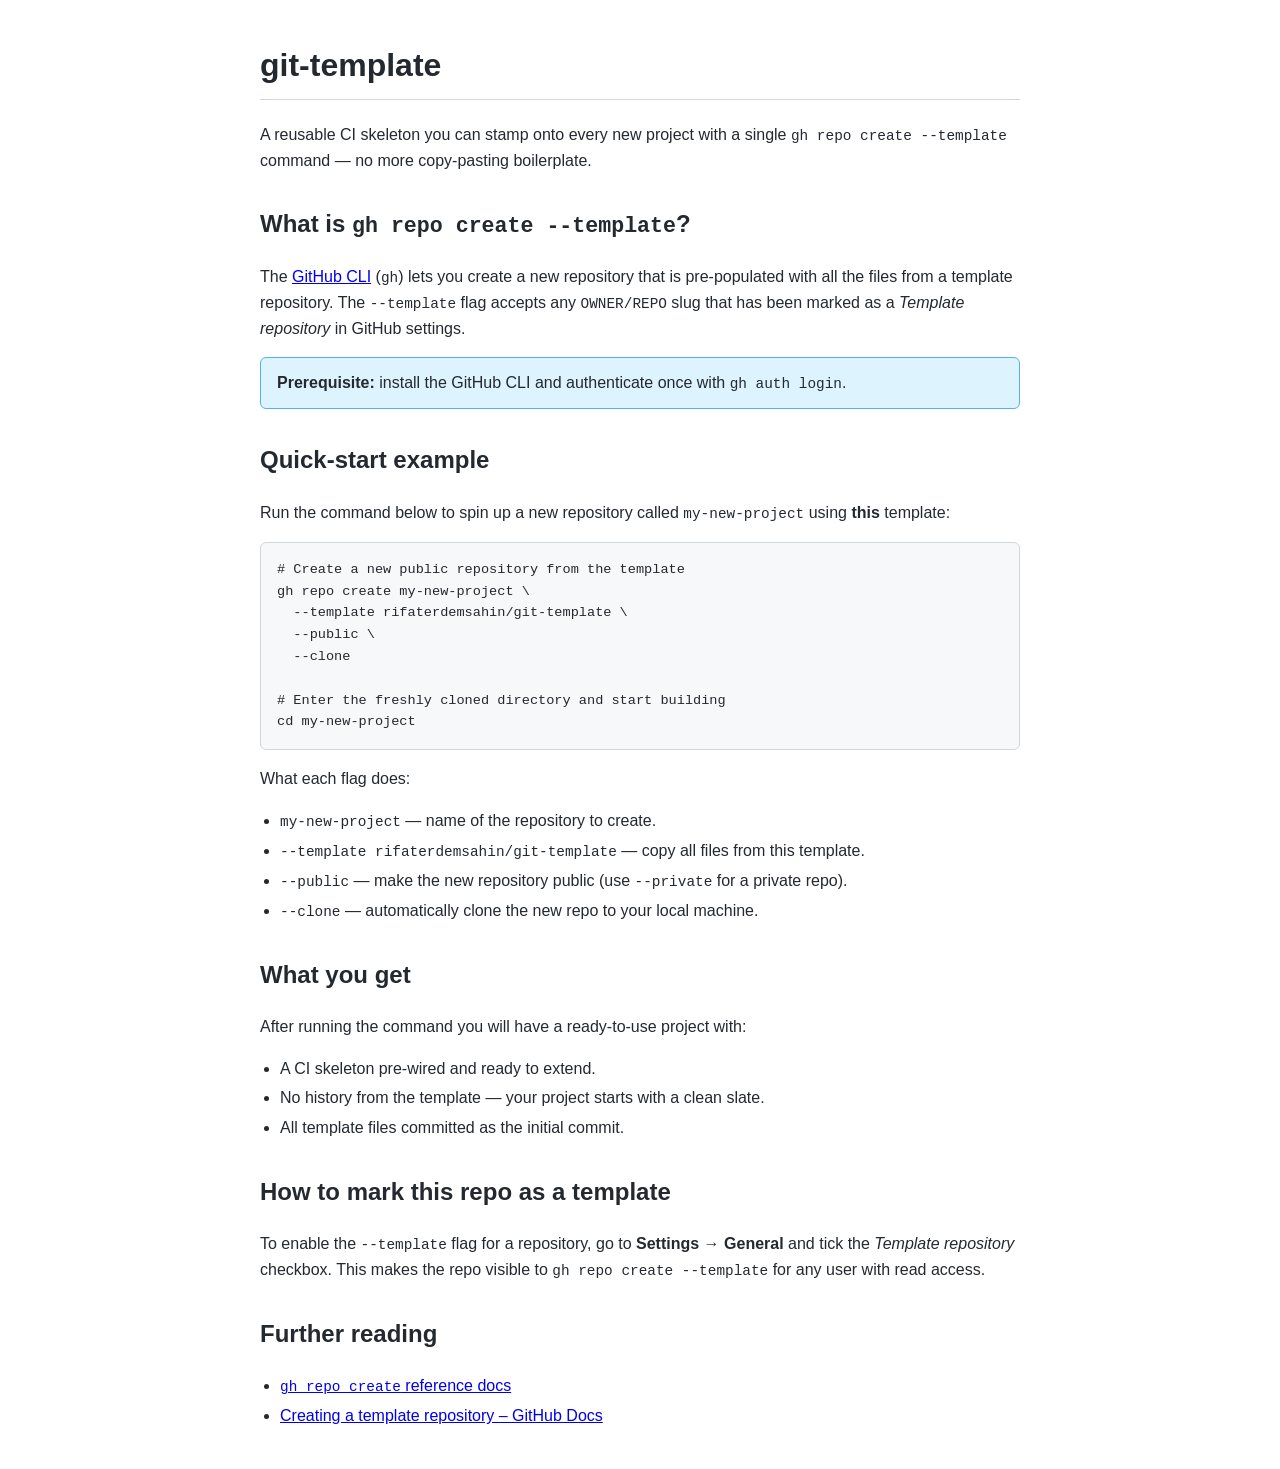
==== index.html @ 4a3929fa "Add index.html with gh repo create --template usage example and update README Co-authored-by: rifate" ====
<!DOCTYPE html>
<html lang="en">
<head>
  <meta charset="UTF-8" />
  <meta name="viewport" content="width=device-width, initial-scale=1.0" />
  <title>git-template – Usage Guide</title>
  <style>
    body {
      font-family: -apple-system, BlinkMacSystemFont, "Segoe UI", Helvetica, Arial, sans-serif;
      max-width: 760px;
      margin: 40px auto;
      padding: 0 20px;
      color: #24292f;
      line-height: 1.6;
    }
    h1 { border-bottom: 1px solid #d0d7de; padding-bottom: 8px; }
    h2 { margin-top: 32px; }
    pre {
      background: #f6f8fa;
      border: 1px solid #d0d7de;
      border-radius: 6px;
      padding: 16px;
      overflow-x: auto;
    }
    code { font-family: "SFMono-Regular", Consolas, "Liberation Mono", Menlo, monospace; font-size: 0.9em; }
    pre code { font-size: 0.85em; }
    .note {
      background: #ddf4ff;
      border: 1px solid #54aeff;
      border-radius: 6px;
      padding: 12px 16px;
      margin: 16px 0;
    }
    ul { padding-left: 20px; }
    li { margin: 4px 0; }
  </style>
</head>
<body>

  <h1>git-template</h1>
  <p>
    A reusable CI skeleton you can stamp onto every new project with a single
    <code>gh repo create --template</code> command — no more copy-pasting
    boilerplate.
  </p>

  <h2>What is <code>gh repo create --template</code>?</h2>
  <p>
    The <a href="https://cli.github.com/" target="_blank" rel="noopener">GitHub CLI</a>
    (<code>gh</code>) lets you create a new repository that is pre-populated
    with all the files from a template repository.  The
    <code>--template</code> flag accepts any
    <code>OWNER/REPO</code> slug that has been marked as a
    <em>Template repository</em> in GitHub settings.
  </p>

  <div class="note">
    <strong>Prerequisite:</strong> install the GitHub CLI and authenticate once
    with <code>gh auth login</code>.
  </div>

  <h2>Quick-start example</h2>
  <p>
    Run the command below to spin up a new repository called
    <code>my-new-project</code> using <strong>this</strong> template:
  </p>
  <pre><code># Create a new public repository from the template
gh repo create my-new-project \
  --template rifaterdemsahin/git-template \
  --public \
  --clone

# Enter the freshly cloned directory and start building
cd my-new-project</code></pre>

  <p>What each flag does:</p>
  <ul>
    <li><code>my-new-project</code> — name of the repository to create.</li>
    <li><code>--template rifaterdemsahin/git-template</code> — copy all files from this template.</li>
    <li><code>--public</code> — make the new repository public (use <code>--private</code> for a private repo).</li>
    <li><code>--clone</code> — automatically clone the new repo to your local machine.</li>
  </ul>

  <h2>What you get</h2>
  <p>After running the command you will have a ready-to-use project with:</p>
  <ul>
    <li>A CI skeleton pre-wired and ready to extend.</li>
    <li>No history from the template — your project starts with a clean slate.</li>
    <li>All template files committed as the initial commit.</li>
  </ul>

  <h2>How to mark this repo as a template</h2>
  <p>
    To enable the <code>--template</code> flag for a repository, go to
    <strong>Settings → General</strong> and tick the
    <em>Template repository</em> checkbox.  This makes the repo visible to
    <code>gh repo create --template</code> for any user with read access.
  </p>

  <h2>Further reading</h2>
  <ul>
    <li>
      <a href="https://cli.github.com/manual/gh_repo_create" target="_blank" rel="noopener">
        <code>gh repo create</code> reference docs
      </a>
    </li>
    <li>
      <a href="https://docs.github.com/en/repositories/creating-and-managing-repositories/creating-a-template-repository" target="_blank" rel="noopener">
        Creating a template repository – GitHub Docs
      </a>
    </li>
  </ul>

</body>
</html>
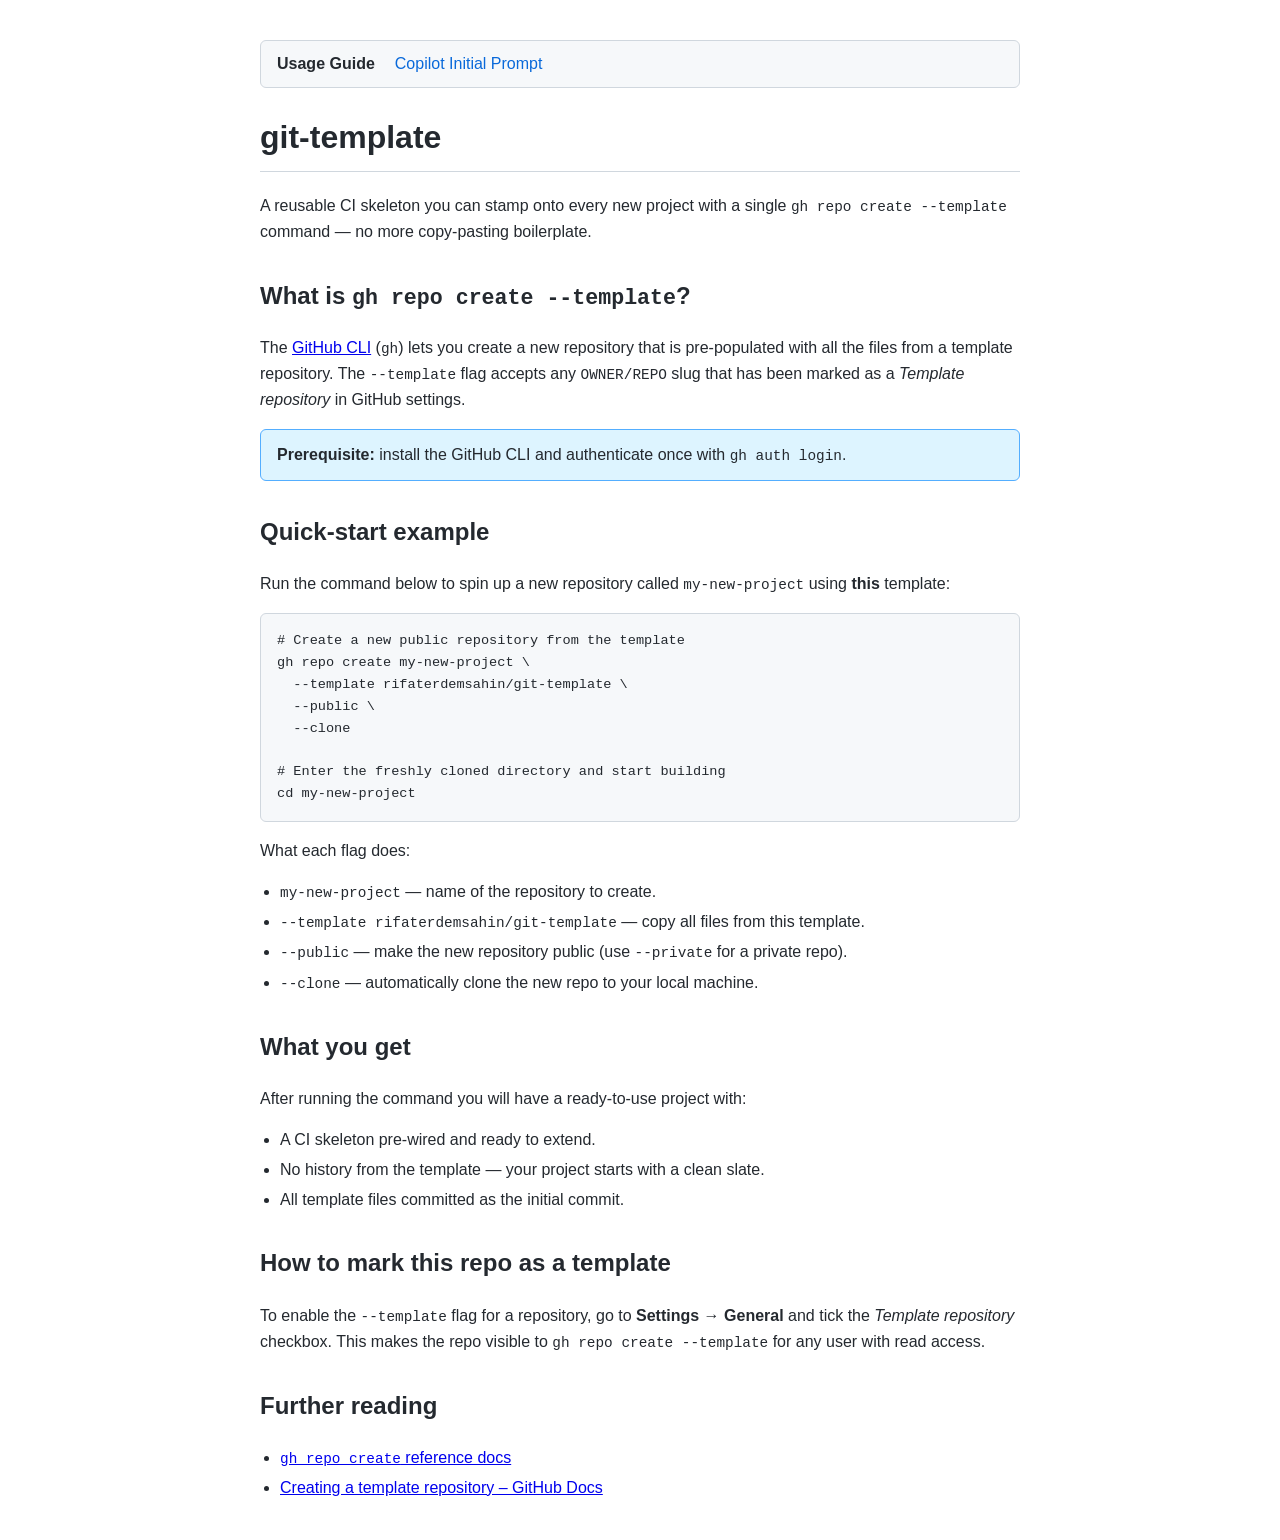
==== commit 765c4b9e: "feat: add initial_prompt.html and shared navigation menu via styles.css Co-authored-by: rifaterdemsa" ====
--- a/index.html
+++ b/index.html
@@ -4,38 +4,14 @@
   <meta charset="UTF-8" />
   <meta name="viewport" content="width=device-width, initial-scale=1.0" />
   <title>git-template – Usage Guide</title>
-  <style>
-    body {
-      font-family: -apple-system, BlinkMacSystemFont, "Segoe UI", Helvetica, Arial, sans-serif;
-      max-width: 760px;
-      margin: 40px auto;
-      padding: 0 20px;
-      color: #24292f;
-      line-height: 1.6;
-    }
-    h1 { border-bottom: 1px solid #d0d7de; padding-bottom: 8px; }
-    h2 { margin-top: 32px; }
-    pre {
-      background: #f6f8fa;
-      border: 1px solid #d0d7de;
-      border-radius: 6px;
-      padding: 16px;
-      overflow-x: auto;
-    }
-    code { font-family: "SFMono-Regular", Consolas, "Liberation Mono", Menlo, monospace; font-size: 0.9em; }
-    pre code { font-size: 0.85em; }
-    .note {
-      background: #ddf4ff;
-      border: 1px solid #54aeff;
-      border-radius: 6px;
-      padding: 12px 16px;
-      margin: 16px 0;
-    }
-    ul { padding-left: 20px; }
-    li { margin: 4px 0; }
-  </style>
+  <link rel="stylesheet" href="styles.css" />
 </head>
 <body>
+
+  <nav>
+    <a href="index.html" class="active">Usage Guide</a>
+    <a href="initial_prompt.html">Copilot Initial Prompt</a>
+  </nav>
 
   <h1>git-template</h1>
   <p>
--- a/styles.css
+++ b/styles.css
@@ -0,0 +1,51 @@
+body {
+  font-family: -apple-system, BlinkMacSystemFont, "Segoe UI", Helvetica, Arial, sans-serif;
+  max-width: 760px;
+  margin: 40px auto;
+  padding: 0 20px;
+  color: #24292f;
+  line-height: 1.6;
+}
+h1 { border-bottom: 1px solid #d0d7de; padding-bottom: 8px; }
+h2 { margin-top: 32px; }
+pre {
+  background: #f6f8fa;
+  border: 1px solid #d0d7de;
+  border-radius: 6px;
+  padding: 16px;
+  overflow-x: auto;
+}
+code { font-family: "SFMono-Regular", Consolas, "Liberation Mono", Menlo, monospace; font-size: 0.9em; }
+pre code { font-size: 0.85em; }
+.note {
+  background: #ddf4ff;
+  border: 1px solid #54aeff;
+  border-radius: 6px;
+  padding: 12px 16px;
+  margin: 16px 0;
+}
+.tip {
+  background: #dafbe1;
+  border: 1px solid #4ac26b;
+  border-radius: 6px;
+  padding: 12px 16px;
+  margin: 16px 0;
+}
+ul { padding-left: 20px; }
+li { margin: 4px 0; }
+nav {
+  background: #f6f8fa;
+  border: 1px solid #d0d7de;
+  border-radius: 6px;
+  padding: 10px 16px;
+  margin-bottom: 24px;
+  display: flex;
+  gap: 20px;
+}
+nav a {
+  color: #0969da;
+  text-decoration: none;
+  font-weight: 500;
+}
+nav a:hover { text-decoration: underline; }
+nav a.active { color: #24292f; font-weight: 600; pointer-events: none; }
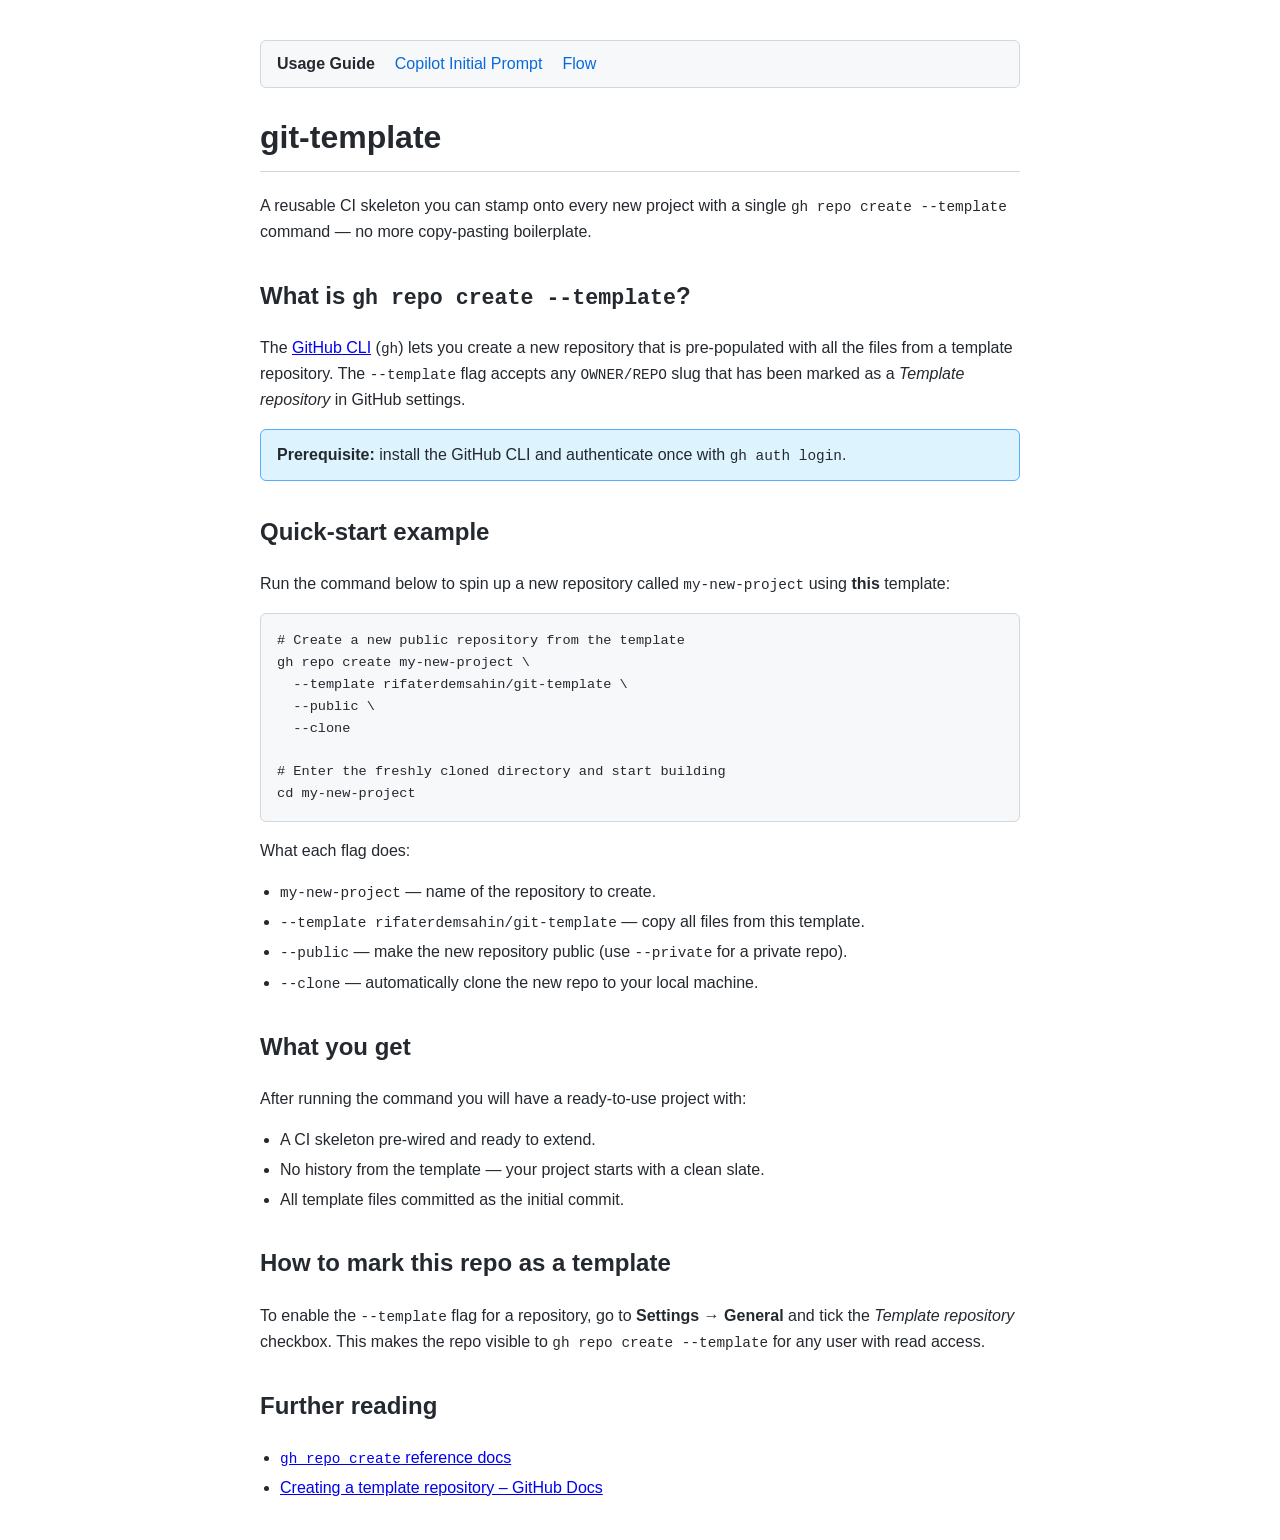
==== commit ce299304: "feat: add flow.html with Mermaid diagram and update nav on all pages Co-authored-by: rifaterdemsahin" ====
--- a/index.html
+++ b/index.html
@@ -11,6 +11,7 @@
   <nav>
     <a href="index.html" class="active">Usage Guide</a>
     <a href="initial_prompt.html">Copilot Initial Prompt</a>
+    <a href="flow.html">Flow</a>
   </nav>
 
   <h1>git-template</h1>
